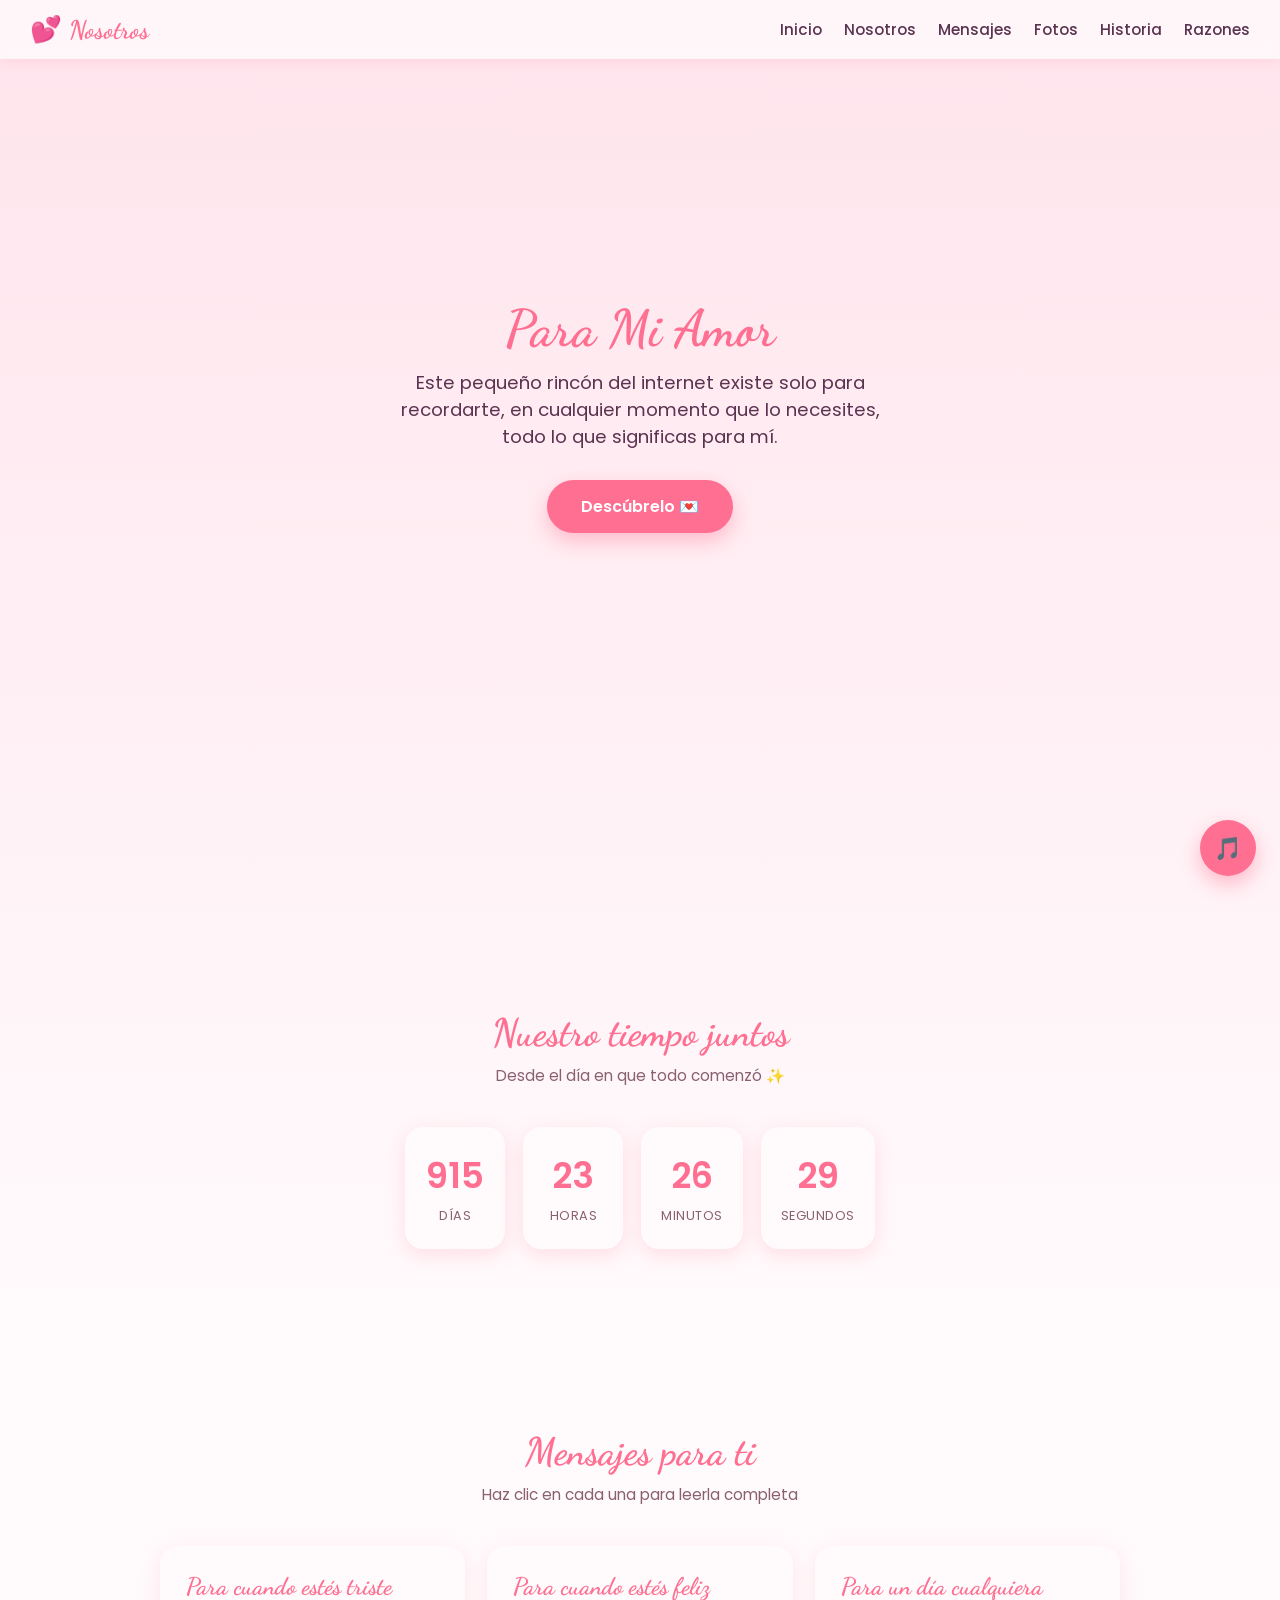
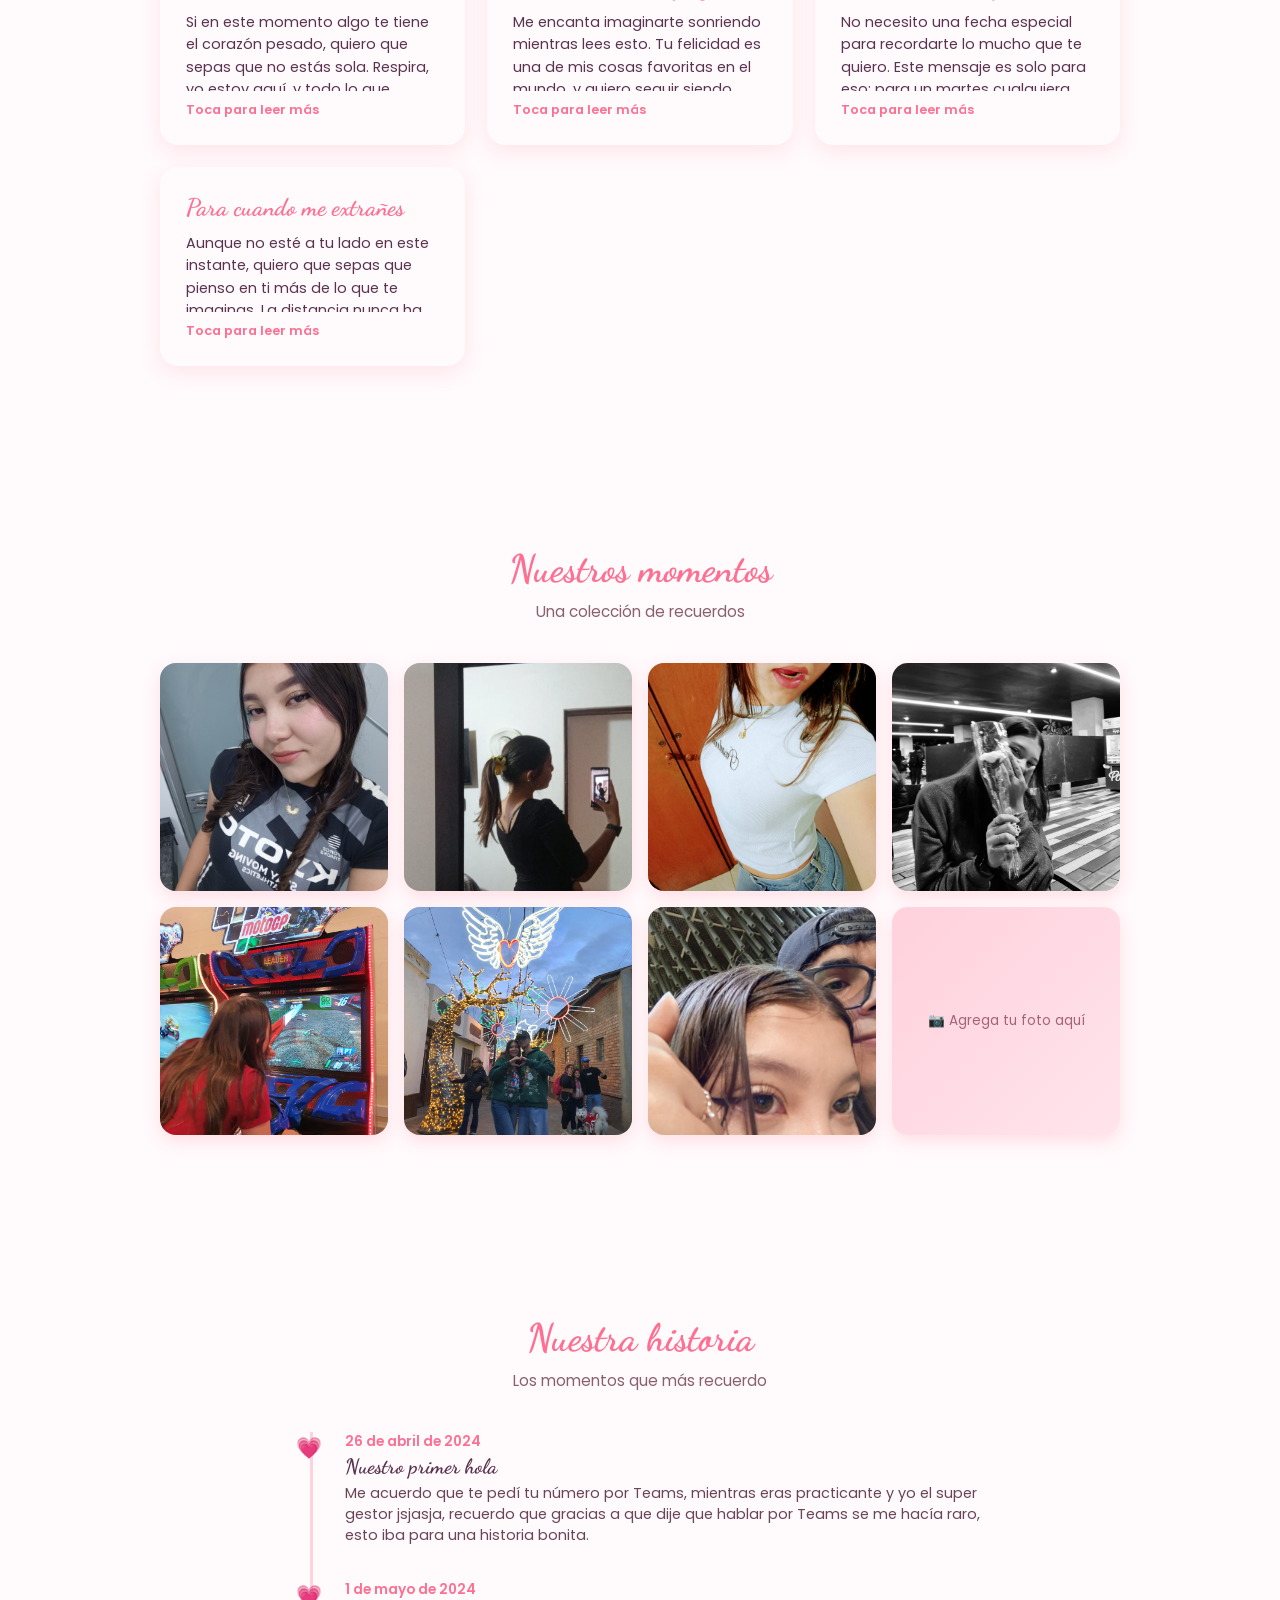
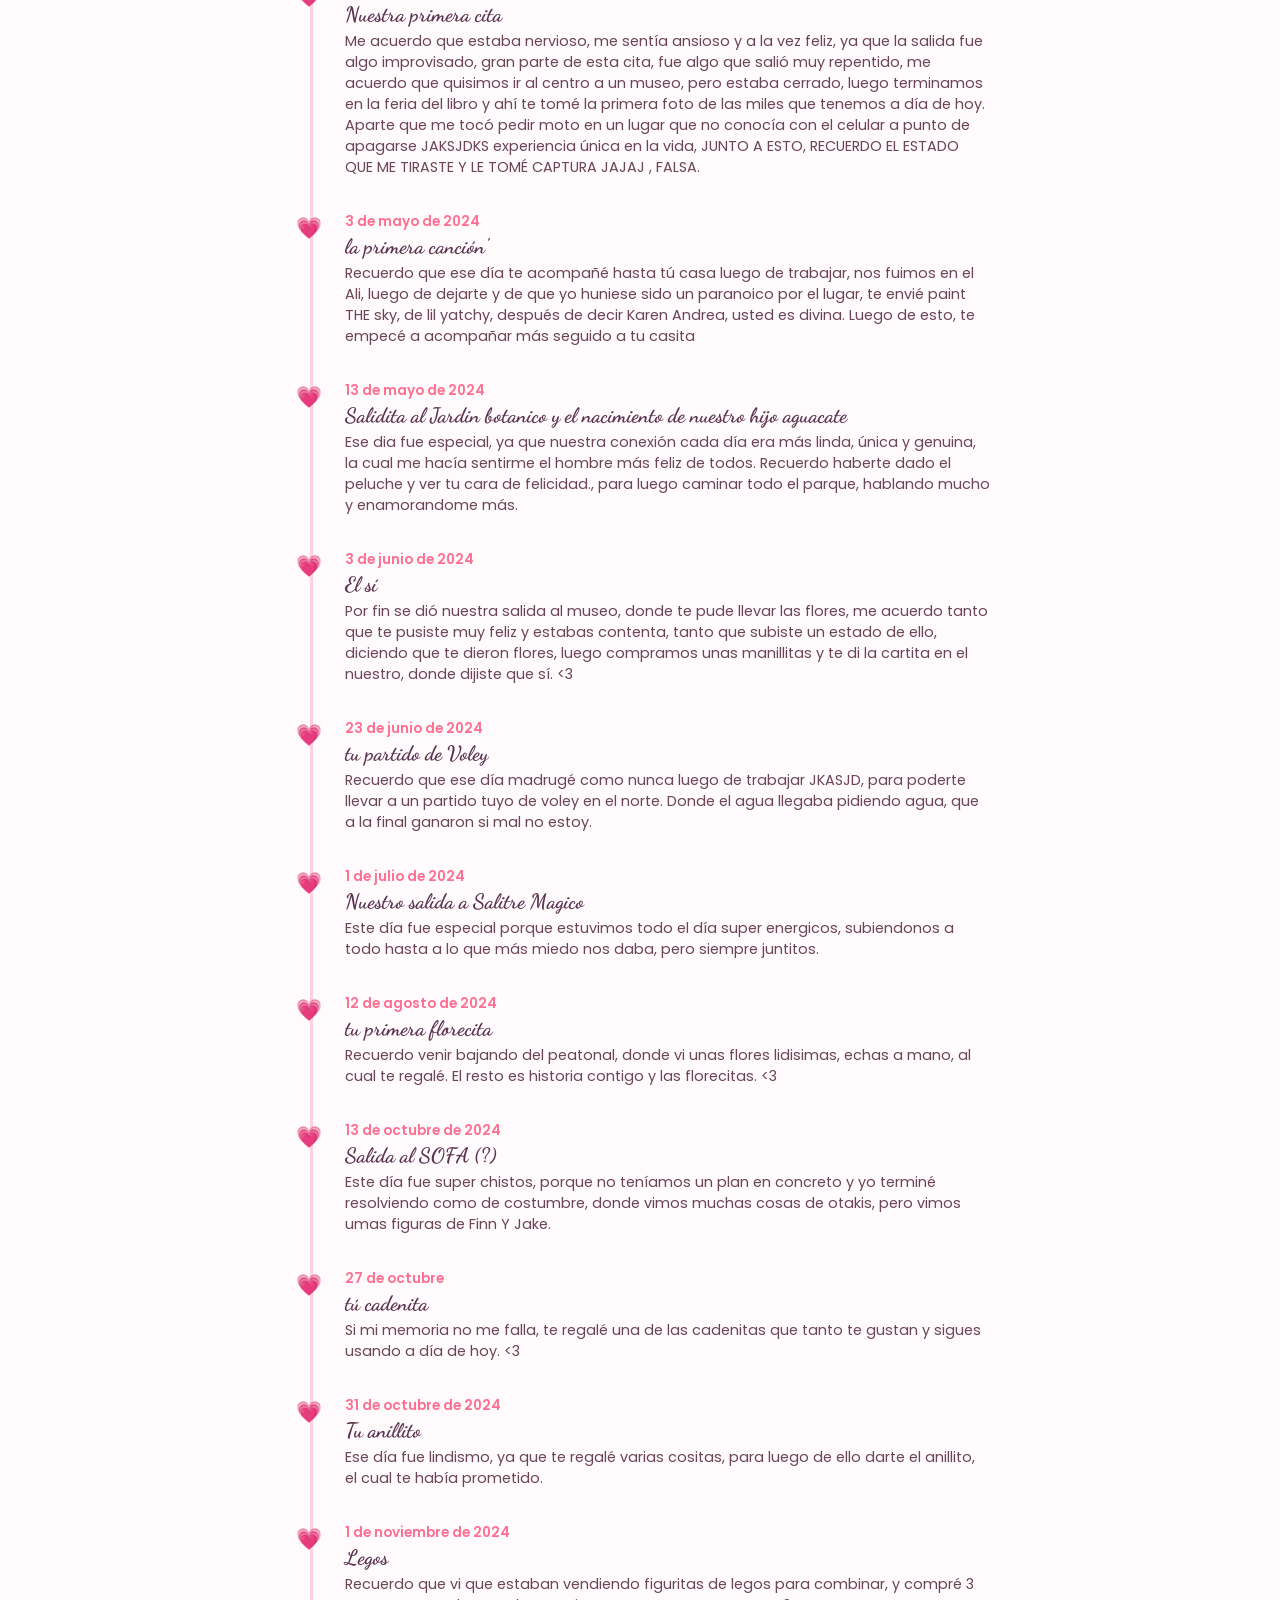
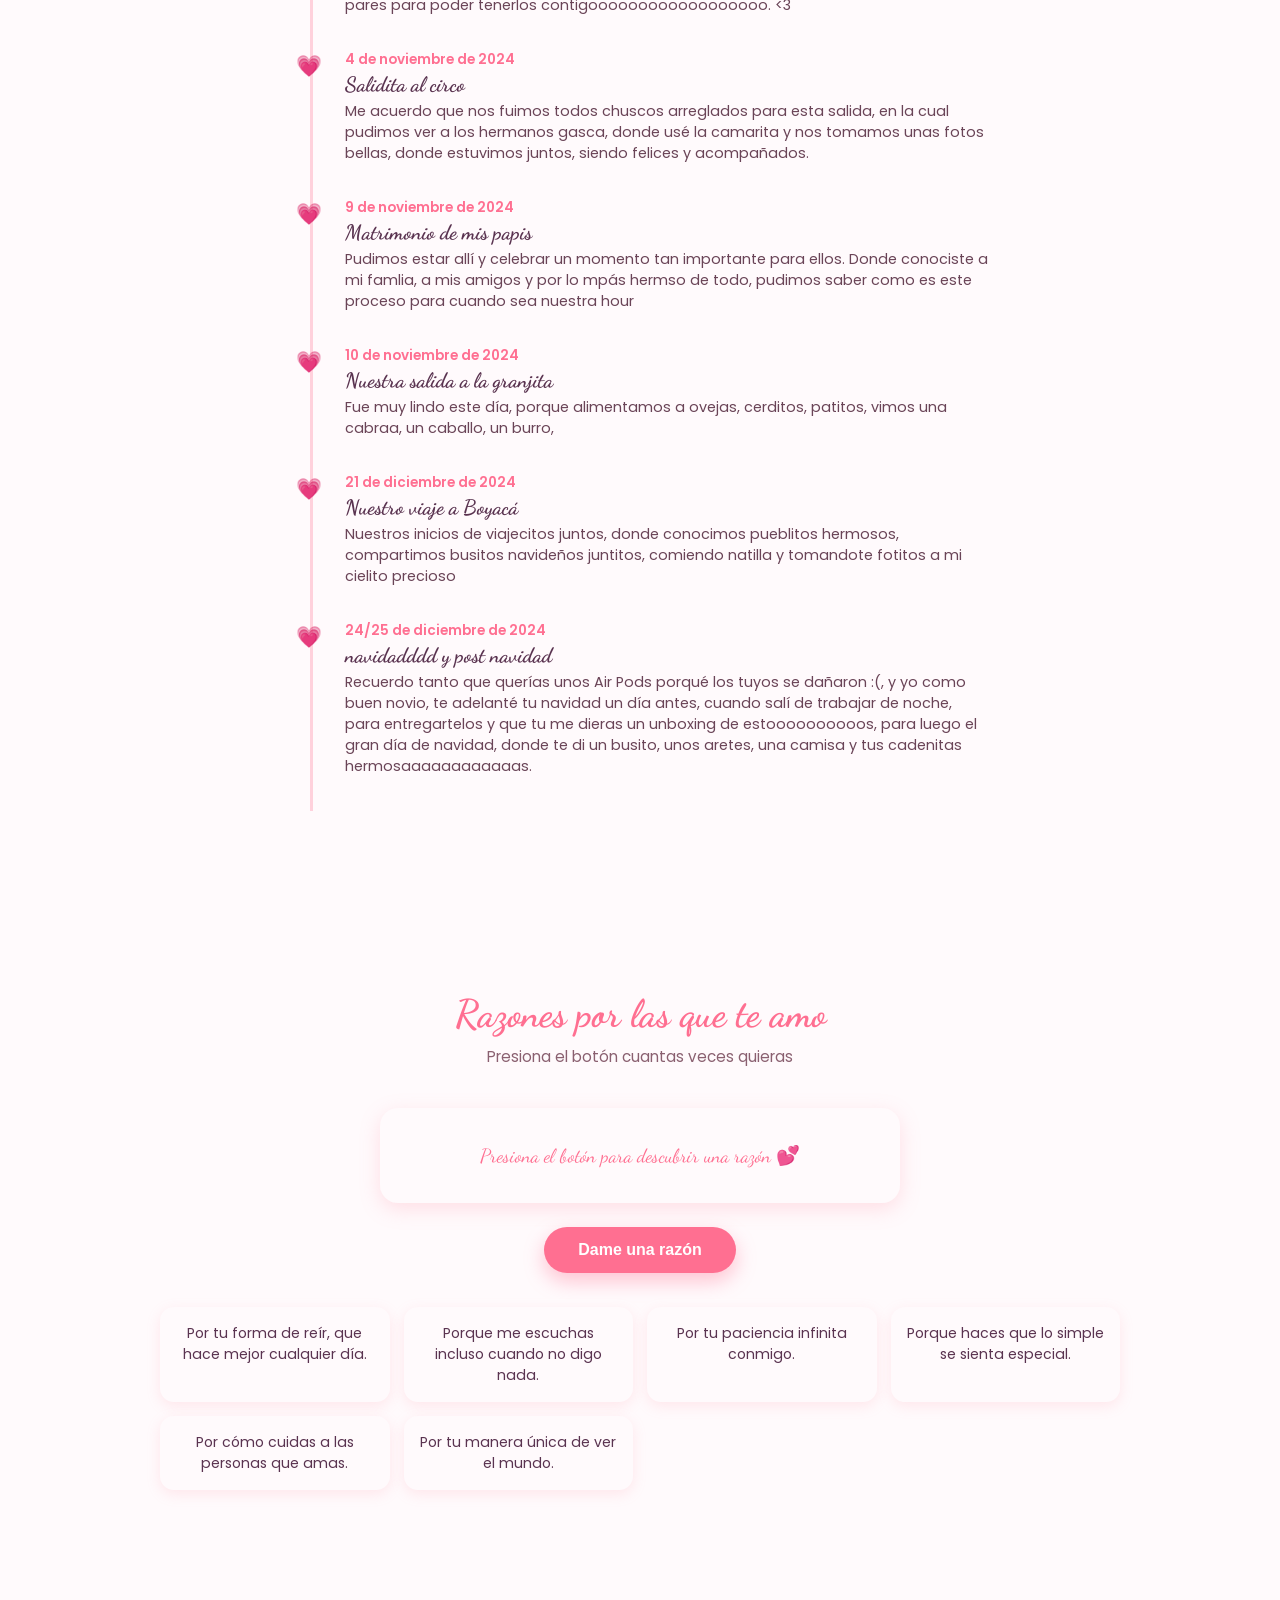
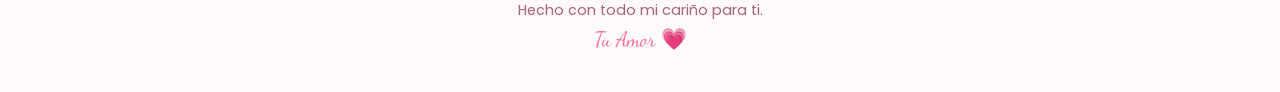
==== Index.html @ f7be41bf "creacion y modificacion" ====
<!DOCTYPE html>
<html lang="es">
<head>
<meta charset="UTF-8">
<meta name="viewport" content="width=device-width, initial-scale=1.0">
<title>Para Mi Cielito</title>
<link rel="preconnect" href="https://fonts.googleapis.com">
<link href="https://fonts.googleapis.com/css2?family=Dancing+Script:wght@600;700&family=Poppins:wght@300;400;500;600&display=swap" rel="stylesheet">
<style>
  :root{
    --pink-light:#ffe4ec;
    --pink-soft:#ffd1dc;
    --pink-main:#ff8fa3;
    --pink-strong:#ff6f91;
    --plum:#5a3350;
    --white:#fffafc;
  }
  *{margin:0;padding:0;box-sizing:border-box;}
  html{scroll-behavior:smooth;}
  body{
    font-family:'Poppins',sans-serif;
    background:linear-gradient(180deg,var(--pink-light),var(--white) 20%);
    color:var(--plum);
    overflow-x:hidden;
  }
  h1,h2,h3{font-family:'Dancing Script',cursive;}
  a{text-decoration:none;color:inherit;}

  /* ---------- Corazones flotantes ---------- */
  #hearts-container{
    position:fixed;top:0;left:0;width:100%;height:100%;
    pointer-events:none;overflow:hidden;z-index:1;
  }
  .heart{
    position:absolute;bottom:-10%;font-size:1.5rem;
    animation:floatUp linear forwards;
    opacity:.8;
  }
  @keyframes floatUp{
    0%{transform:translateY(0) rotate(0deg);opacity:.9;}
    100%{transform:translateY(-110vh) rotate(360deg);opacity:0;}
  }

  /* ---------- Navegación ---------- */
  nav{
    position:fixed;top:0;left:0;width:100%;
    display:flex;justify-content:space-between;align-items:center;
    padding:14px 30px;background:rgba(255,250,252,.85);
    backdrop-filter:blur(6px);z-index:100;
    box-shadow:0 2px 12px rgba(255,111,145,.15);
  }
  .logo{font-family:'Dancing Script',cursive;font-size:1.6rem;color:var(--pink-strong);font-weight:700;}
  .nav-links{display:flex;gap:22px;}
  .nav-links a{font-size:.95rem;font-weight:500;transition:color .2s;}
  .nav-links a:hover{color:var(--pink-strong);}
  #menu-toggle{display:none;font-size:1.6rem;background:none;border:none;color:var(--pink-strong);cursor:pointer;}

  @media (max-width:720px){
    .nav-links{
      position:absolute;top:100%;right:0;left:0;
      background:var(--white);flex-direction:column;
      align-items:center;gap:0;
      max-height:0;overflow:hidden;transition:max-height .3s ease;
    }
    .nav-links.open{max-height:400px;padding:10px 0;}
    .nav-links a{padding:12px 0;width:100%;text-align:center;}
    #menu-toggle{display:block;}
  }

  section{
    position:relative;z-index:2;
    padding:110px 20px 70px;
    max-width:1000px;margin:0 auto;
    text-align:center;
  }

  /* ---------- Hero ---------- */
  #inicio{
    min-height:100vh;display:flex;flex-direction:column;
    justify-content:center;align-items:center;padding-top:0;
  }
  #inicio h1{font-size:3.2rem;color:var(--pink-strong);margin-bottom:10px;}
  #inicio p{font-size:1.15rem;max-width:520px;margin:0 auto 30px;}
  .btn{
    display:inline-block;background:var(--pink-strong);color:#fff;
    padding:14px 34px;border-radius:40px;font-weight:600;
    box-shadow:0 8px 20px rgba(255,111,145,.4);
    transition:transform .2s, box-shadow .2s;border:none;cursor:pointer;font-size:1rem;
  }
  .btn:hover{transform:translateY(-3px);box-shadow:0 12px 26px rgba(255,111,145,.5);}

  h2.section-title{font-size:2.4rem;color:var(--pink-strong);margin-bottom:8px;}
  .section-sub{margin-bottom:40px;color:#8a6070;font-size:.95rem;}

  /* ---------- Contador ---------- */
  #contador-caja{
    display:flex;flex-wrap:wrap;gap:18px;justify-content:center;
  }
  .contador-item{
    background:var(--white);border-radius:18px;padding:22px 20px;
    min-width:100px;box-shadow:0 6px 20px rgba(255,143,163,.25);
  }
  .contador-item span{display:block;font-size:2.2rem;font-weight:600;color:var(--pink-strong);}
  .contador-item small{color:#8a6070;font-size:.8rem;letter-spacing:.5px;}

  /* ---------- Cartas ---------- */
  .cartas-grid{display:grid;grid-template-columns:repeat(auto-fit,minmax(260px,1fr));gap:22px;}
  .carta{
    background:var(--white);border-radius:18px;padding:26px;
    box-shadow:0 6px 20px rgba(255,143,163,.2);cursor:pointer;
    text-align:left;transition:transform .25s;
  }
  .carta:hover{transform:translateY(-6px);}
  .carta h3{color:var(--pink-strong);font-size:1.5rem;margin-bottom:10px;}
  .carta p{font-size:.9rem;line-height:1.55;max-height:80px;overflow:hidden;transition:max-height .4s ease;position:relative;}
  .carta.abierta p{max-height:600px;}
  .carta .ver-mas{display:block;margin-top:10px;font-size:.8rem;color:var(--pink-strong);font-weight:600;}

  /* ---------- Galería ---------- */
  .galeria-grid{display:grid;grid-template-columns:repeat(auto-fit,minmax(180px,1fr));gap:16px;}
  .foto-box{
    aspect-ratio:1/1;border-radius:16px;overflow:hidden;position:relative;
    background:linear-gradient(135deg,var(--pink-soft),var(--pink-light));
    box-shadow:0 6px 16px rgba(255,143,163,.25);
  }
  .foto-box img{width:100%;height:100%;object-fit:cover;display:block;}
  .foto-box.no-photo img{display:none;}
  .foto-box.no-photo::after{
    content:"📷 Agrega tu foto aquí";
    position:absolute;inset:0;display:flex;align-items:center;justify-content:center;
    text-align:center;font-size:.85rem;color:#a5637a;padding:10px;
  }
  .galeria-tip{margin-top:20px;font-size:.85rem;color:#8a6070;}

  /* ---------- Línea del tiempo ---------- */
  .timeline{position:relative;margin:0 auto;max-width:700px;text-align:left;}
  .timeline::before{
    content:"";position:absolute;left:20px;top:0;bottom:0;width:3px;
    background:var(--pink-soft);
  }
  .timeline-item{position:relative;padding:0 0 34px 55px;}
  .timeline-item::before{
    content:"💗";position:absolute;left:6px;top:0;font-size:1.3rem;
  }
  .timeline-item .fecha{color:var(--pink-strong);font-weight:600;font-size:.85rem;}
  .timeline-item h3{font-size:1.3rem;margin:2px 0 4px;}
  .timeline-item p{font-size:.9rem;color:#6a4457;}

  /* ---------- Razones ---------- */
  #razon-caja{
    background:var(--white);border-radius:18px;padding:36px 24px;
    box-shadow:0 6px 20px rgba(255,143,163,.25);
    max-width:520px;margin:0 auto 24px;font-size:1.2rem;font-family:'Dancing Script',cursive;color:var(--pink-strong);
    min-height:90px;display:flex;align-items:center;justify-content:center;
  }
  .razones-grid{display:grid;grid-template-columns:repeat(auto-fit,minmax(220px,1fr));gap:14px;margin-top:34px;}
  .razon-card{
    background:var(--white);border-radius:14px;padding:16px;font-size:.88rem;
    box-shadow:0 4px 14px rgba(255,143,163,.18);
  }

  /* ---------- Música flotante ---------- */
  #music-toggle{
    position:fixed;bottom:24px;right:24px;z-index:200;
    background:var(--pink-strong);color:#fff;border:none;
    width:56px;height:56px;border-radius:50%;font-size:1.4rem;
    box-shadow:0 8px 20px rgba(255,111,145,.45);cursor:pointer;
  }

  footer{
    text-align:center;padding:40px 20px;font-size:.9rem;color:#a5637a;
    position:relative;z-index:2;
  }
  footer .firma{font-family:'Dancing Script',cursive;font-size:1.3rem;color:var(--pink-strong);display:block;margin-top:6px;}
</style>
</head>
<body>

<div id="hearts-container"></div>

<nav>
  <div class="logo">💕 Nosotros</div>
  <button id="menu-toggle" aria-label="Menú">☰</button>
  <div class="nav-links" id="nav-links">
    <a href="#inicio">Inicio</a>
    <a href="#nosotros">Nosotros</a>
    <a href="#cartas">Mensajes</a>
    <a href="#galeria">Fotos</a>
    <a href="#tiempo">Historia</a>
    <a href="#razones">Razones</a>
  </div>
</nav>

<!-- ================= HERO ================= -->
<section id="inicio">
  <h1>Para Mi Amor</h1>
  <p>Este pequeño rincón del internet existe solo para recordarte, en cualquier momento que lo necesites, todo lo que significas para mí.</p>
  <a href="#nosotros" class="btn">Descúbrelo 💌</a>
</section>

<!-- ================= CONTADOR ================= -->
<section id="nosotros">
  <h2 class="section-title">Nuestro tiempo juntos</h2>
  <p class="section-sub">Desde el día en que todo comenzó ✨</p>
  <div id="contador-caja">
    <div class="contador-item"><span id="c-dias">0</span><small>DÍAS</small></div>
    <div class="contador-item"><span id="c-horas">0</span><small>HORAS</small></div>
    <div class="contador-item"><span id="c-min">0</span><small>MINUTOS</small></div>
    <div class="contador-item"><span id="c-seg">0</span><small>SEGUNDOS</small></div>
  </div>
</section>

<!-- ================= CARTAS / MENSAJES ================= -->
<section id="cartas">
  <h2 class="section-title">Mensajes para ti</h2>
  <p class="section-sub">Haz clic en cada una para leerla completa</p>
  <div class="cartas-grid" id="cartas-grid"></div>
</section>

<!-- ================= GALERÍA ================= -->
<section id="galeria">
  <h2 class="section-title">Nuestros momentos</h2>
  <p class="section-sub">Una colección de recuerdos</p>
  <div class="galeria-grid" id="galeria-grid"></div>

</section>

<!-- ================= LÍNEA DE TIEMPO ================= -->
<section id="tiempo">
  <h2 class="section-title">Nuestra historia</h2>
  <p class="section-sub">Los momentos que más recuerdo</p>
  <div class="timeline" id="timeline"></div>
</section>

<!-- ================= RAZONES ================= -->
<section id="razones">
  <h2 class="section-title">Razones por las que te amo</h2>
  <p class="section-sub">Presiona el botón cuantas veces quieras</p>
  <div id="razon-caja">Presiona el botón para descubrir una razón 💕</div>
  <button class="btn" id="btn-razon">Dame una razón</button>
  <div class="razones-grid" id="razones-grid"></div>
</section>

<footer>
  Hecho con todo mi cariño para ti.
  <span class="firma">Tu Amor 💗</span>
</footer>

<audio id="bg-music" loop src="musica/cancion.mp3"></audio>
<button id="music-toggle" title="Reproducir música">🎵</button>

<script>
/* =========================================================
   ✏️ ZONA DE PERSONALIZACIÓN — edita solo lo de aquí abajo
   ========================================================= */
const CONFIG = {
  // Fecha en que empezaron a salir (año-mes-día)
  fechaInicio: "2024-06-03T00:00:00",

  // Cartas / mensajes. Agrega tantos objetos como quieras.
  cartas: [
    { titulo: "Para cuando estés triste", texto: "Si en este momento algo te tiene el corazón pesado, quiero que sepas que no estás sola. Respira, yo estoy aquí, y todo lo que sientes es válido. Te amo incluso — y sobre todo — en tus días difíciles." },
    { titulo: "Para cuando estés feliz", texto: "Me encanta imaginarte sonriendo mientras lees esto. Tu felicidad es una de mis cosas favoritas en el mundo, y quiero seguir siendo parte de cada motivo que te haga sonreír." },
    { titulo: "Para un día cualquiera", texto: "No necesito una fecha especial para recordarte lo mucho que te quiero. Este mensaje es solo para eso: para un martes cualquiera, un miércoles aburrido o un domingo perezoso." },
    { titulo: "Para cuando me extrañes", texto: "Aunque no esté a tu lado en este instante, quiero que sepas que pienso en ti más de lo que te imaginas. La distancia nunca ha sido rival para lo que siento." }
  ],

  // Momentos importantes de la relación
  timeline: [
    { fecha: "26 de abril de 2024", titulo: "Nuestro primer hola", texto: "Me acuerdo que te pedí tu número por Teams, mientras eras practicante y yo el super gestor jsjasja, recuerdo que gracias a que dije que hablar por Teams se me hacía raro, esto iba para una historia bonita." },
    { fecha: "1 de mayo de 2024", titulo: "Nuestra primera cita", texto: "Me acuerdo que estaba nervioso, me sentía ansioso y a la vez feliz, ya que la salida fue algo improvisado, gran parte de esta cita, fue algo que salió muy repentido, me acuerdo que quisimos ir al centro a un museo, pero estaba cerrado, luego terminamos en la feria del libro y ahí te tomé la primera foto de las miles que tenemos a día de hoy. Aparte que me tocó pedir moto en un lugar que no conocía con el celular a punto de apagarse JAKSJDKS experiencia única en la vida, JUNTO A ESTO, RECUERDO EL ESTADO QUE ME TIRASTE Y LE TOMÉ CAPTURA JAJAJ , FALSA." },
    { fecha: "3 de mayo de 2024", titulo: "la primera canción'", texto: "Recuerdo que ese día te acompañé hasta tú casa luego de trabajar, nos fuimos en el Ali, luego de dejarte y de que yo huniese sido un paranoico por el lugar, te envié paint THE sky, de lil yatchy, después de decir Karen Andrea, usted es divina. Luego de esto, te empecé a acompañar más seguido a tu casita" },
    { fecha: "13 de mayo de 2024", titulo: "Salidita al Jardin botanico y el nacimiento de nuestro hijo aguacate", texto: "Ese dia fue especial, ya que nuestra conexión cada día era más linda, única y genuina, la cual me hacía sentirme el hombre más feliz de todos. Recuerdo haberte dado el peluche y ver tu cara de felicidad., para luego caminar todo el parque, hablando mucho y enamorandome más." },
    { fecha: "3 de junio de 2024", titulo: "El sí", texto: "Por fin se dió nuestra salida al museo, donde te pude llevar las flores, me acuerdo tanto que te pusiste muy feliz y estabas contenta, tanto que subiste un estado de ello, diciendo que te dieron flores, luego compramos unas manillitas y te di la cartita en el nuestro, donde dijiste que sí. <3" },
    { fecha: "23 de junio de 2024", titulo: "tu partido de Voley", texto: "Recuerdo que ese día madrugé como nunca luego de trabajar JKASJD, para poderte llevar a un partido tuyo de voley en el norte. Donde el agua llegaba pidiendo agua, que a la final ganaron si mal no estoy." },
    { fecha: "1 de julio de 2024", titulo: "Nuestro salida a Salitre Magico", texto: "Este día fue especial porque estuvimos todo el día super energicos, subiendonos a todo hasta a lo que más miedo nos daba, pero siempre juntitos." },
    { fecha: "12 de agosto de 2024", titulo: "tu primera florecita", texto: "Recuerdo venir bajando del peatonal, donde vi unas flores lidisimas, echas a mano, al cual te regalé. El resto es historia contigo y las florecitas. <3" },
    { fecha: "13 de octubre de 2024", titulo: "Salida al SOFA (?)", texto: "Este día fue super chistos, porque no teníamos un plan en concreto y yo terminé resolviendo como de costumbre, donde vimos muchas cosas de otakis, pero vimos umas figuras de Finn Y Jake." },
    { fecha: "27 de octubre", titulo: "tú cadenita", texto: "Si mi memoria no me falla, te regalé una de las cadenitas que tanto te gustan y sigues usando a día de hoy. <3" },
    { fecha: "31 de octubre de 2024", titulo: "Tu anillito", texto: "Ese día fue lindismo, ya que te regalé varias cositas, para luego de ello darte el anillito, el cual te había prometido." },
    { fecha: "1 de noviembre de 2024", titulo: "Legos", texto: "Recuerdo que vi que estaban vendiendo figuritas de legos para combinar, y compré 3 pares para poder tenerlos contigoooooooooooooooooo. <3" },
    { fecha: "4 de noviembre de 2024", titulo: "Salidita al circo", texto: "Me acuerdo que nos fuimos todos chuscos arreglados para esta salida, en la cual pudimos ver a los hermanos gasca, donde usé la camarita y nos tomamos unas fotos bellas, donde estuvimos juntos, siendo felices y acompañados." },
    { fecha: "9 de noviembre de 2024", titulo: "Matrimonio de mis papis", texto: "Pudimos estar allí y celebrar un momento tan importante para ellos. Donde conociste a mi famlia, a mis amigos y por lo mpás hermso de todo, pudimos saber como es este proceso para cuando sea nuestra hour" },
    { fecha: "10 de noviembre de 2024", titulo: "Nuestra salida a la granjita", texto: "Fue muy lindo este día, porque alimentamos a ovejas, cerditos, patitos, vimos una cabraa, un caballo, un burro, " },
    { fecha: "21 de diciembre de 2024", titulo: "Nuestro viaje a Boyacá", texto: "Nuestros inicios de viajecitos juntos, donde conocimos pueblitos hermosos, compartimos busitos navideños juntitos, comiendo natilla y tomandote fotitos a mi cielito precioso" },
    { fecha: "24/25 de diciembre de 2024", titulo: "navidadddd y post navidad", texto: "Recuerdo tanto que querías unos Air Pods porqué los tuyos se dañaron :(, y yo como buen novio, te adelanté tu navidad un día antes, cuando salí de trabajar de noche, para entregartelos y que tu me dieras un unboxing de estoooooooooos, para luego el gran día de navidad, donde te di un busito, unos aretes, una camisa y tus cadenitas hermosaaaaaaaaaaaas. " },
  ],

  // Razones por las que la amas (se muestran al azar)
  razones: [
    "Por tu forma de reír, que hace mejor cualquier día.",
    "Porque me escuchas incluso cuando no digo nada.",
    "Por tu paciencia infinita conmigo.",
    "Porque haces que lo simple se sienta especial.",
    "Por cómo cuidas a las personas que amas.",
    "Por tu manera única de ver el mundo.",
    "Porque a tu lado puedo ser yo mismo(a) sin miedo.",
    "Por cada mensaje que me alegra el día.",
    "Porque tu abrazo se siente como un hogar.",
    "Por tu fuerza incluso en los días difíciles.",
    "Porque me inspiras a ser mejor persona.",
    "Por todos los pequeños detalles que tienes conmigo."
  ],

  // Cuántas casillas de fotos mostrar en la galería
  totalFotos: 8
};
/* ============ FIN DE LA ZONA DE PERSONALIZACIÓN ============ */

// ---------- Corazones flotantes de fondo ----------
const heartsContainer = document.getElementById('hearts-container');
function crearCorazon(){
  const heart = document.createElement('div');
  heart.className = 'heart';
  heart.textContent = ['💗','💕','💖','💞'][Math.floor(Math.random()*4)];
  heart.style.left = Math.random()*100 + 'vw';
  heart.style.fontSize = (1 + Math.random()*1.5) + 'rem';
  const duracion = 6 + Math.random()*6;
  heart.style.animationDuration = duracion + 's';
  heartsContainer.appendChild(heart);
  setTimeout(()=> heart.remove(), duracion*1000);
}
setInterval(crearCorazon, 800);

// ---------- Menú móvil ----------
document.getElementById('menu-toggle').addEventListener('click', () => {
  document.getElementById('nav-links').classList.toggle('open');
});
document.querySelectorAll('.nav-links a').forEach(a => {
  a.addEventListener('click', () => document.getElementById('nav-links').classList.remove('open'));
});

// ---------- Contador de tiempo juntos ----------
const inicio = new Date(CONFIG.fechaInicio).getTime();
function actualizarContador(){
  const ahora = Date.now();
  let diff = Math.max(0, ahora - inicio);
  const dias = Math.floor(diff / 86400000);
  const horas = Math.floor((diff % 86400000) / 3600000);
  const min = Math.floor((diff % 3600000) / 60000);
  const seg = Math.floor((diff % 60000) / 1000);
  document.getElementById('c-dias').textContent = dias;
  document.getElementById('c-horas').textContent = horas;
  document.getElementById('c-min').textContent = min;
  document.getElementById('c-seg').textContent = seg;
}
actualizarContador();
setInterval(actualizarContador, 1000);

// ---------- Cartas ----------
const cartasGrid = document.getElementById('cartas-grid');
CONFIG.cartas.forEach(c => {
  const div = document.createElement('div');
  div.className = 'carta';
  div.innerHTML = `<h3>${c.titulo}</h3><p>${c.texto}</p><span class="ver-mas">Toca para leer más</span>`;
  div.addEventListener('click', () => {
    div.classList.toggle('abierta');
    div.querySelector('.ver-mas').textContent = div.classList.contains('abierta') ? 'Toca para cerrar' : 'Toca para leer más';
  });
  cartasGrid.appendChild(div);
});

// ---------- Galería ----------
const galeriaGrid = document.getElementById('galeria-grid');
for(let i=1; i<=CONFIG.totalFotos; i++){
  const box = document.createElement('div');
  box.className = 'foto-box';
  box.innerHTML = `<img src="img/foto${i}.jpg" alt="Recuerdo ${i}">`;
  const img = box.querySelector('img');
  img.addEventListener('error', () => box.classList.add('no-photo'));
  galeriaGrid.appendChild(box);
}

// ---------- Línea del tiempo ----------
const timelineEl = document.getElementById('timeline');
CONFIG.timeline.forEach(t => {
  const item = document.createElement('div');
  item.className = 'timeline-item';
  item.innerHTML = `<div class="fecha">${t.fecha}</div><h3>${t.titulo}</h3><p>${t.texto}</p>`;
  timelineEl.appendChild(item);
});

// ---------- Razones ----------
const razonCaja = document.getElementById('razon-caja');
document.getElementById('btn-razon').addEventListener('click', () => {
  const r = CONFIG.razones[Math.floor(Math.random()*CONFIG.razones.length)];
  razonCaja.style.opacity = 0;
  setTimeout(()=>{ razonCaja.textContent = r; razonCaja.style.transition='opacity .4s'; razonCaja.style.opacity = 1; }, 150);
});
const razonesGrid = document.getElementById('razones-grid');
CONFIG.razones.slice(0,6).forEach(r => {
  const card = document.createElement('div');
  card.className = 'razon-card';
  card.textContent = r;
  razonesGrid.appendChild(card);
});

// ---------- Música de fondo ----------
const audio = document.getElementById('bg-music');
const musicBtn = document.getElementById('music-toggle');
let sonando = false;
musicBtn.addEventListener('click', () => {
  if(!sonando){
    audio.play().then(()=>{ sonando = true; musicBtn.textContent = '⏸'; })
                .catch(()=>{ alert('Agrega un archivo de música en la carpeta "musica" llamado cancion.mp3 para activar esta función.'); });
  } else {
    audio.pause();
    sonando = false;
    musicBtn.textContent = '🎵';
  }
});
</script>
</body>
</html>
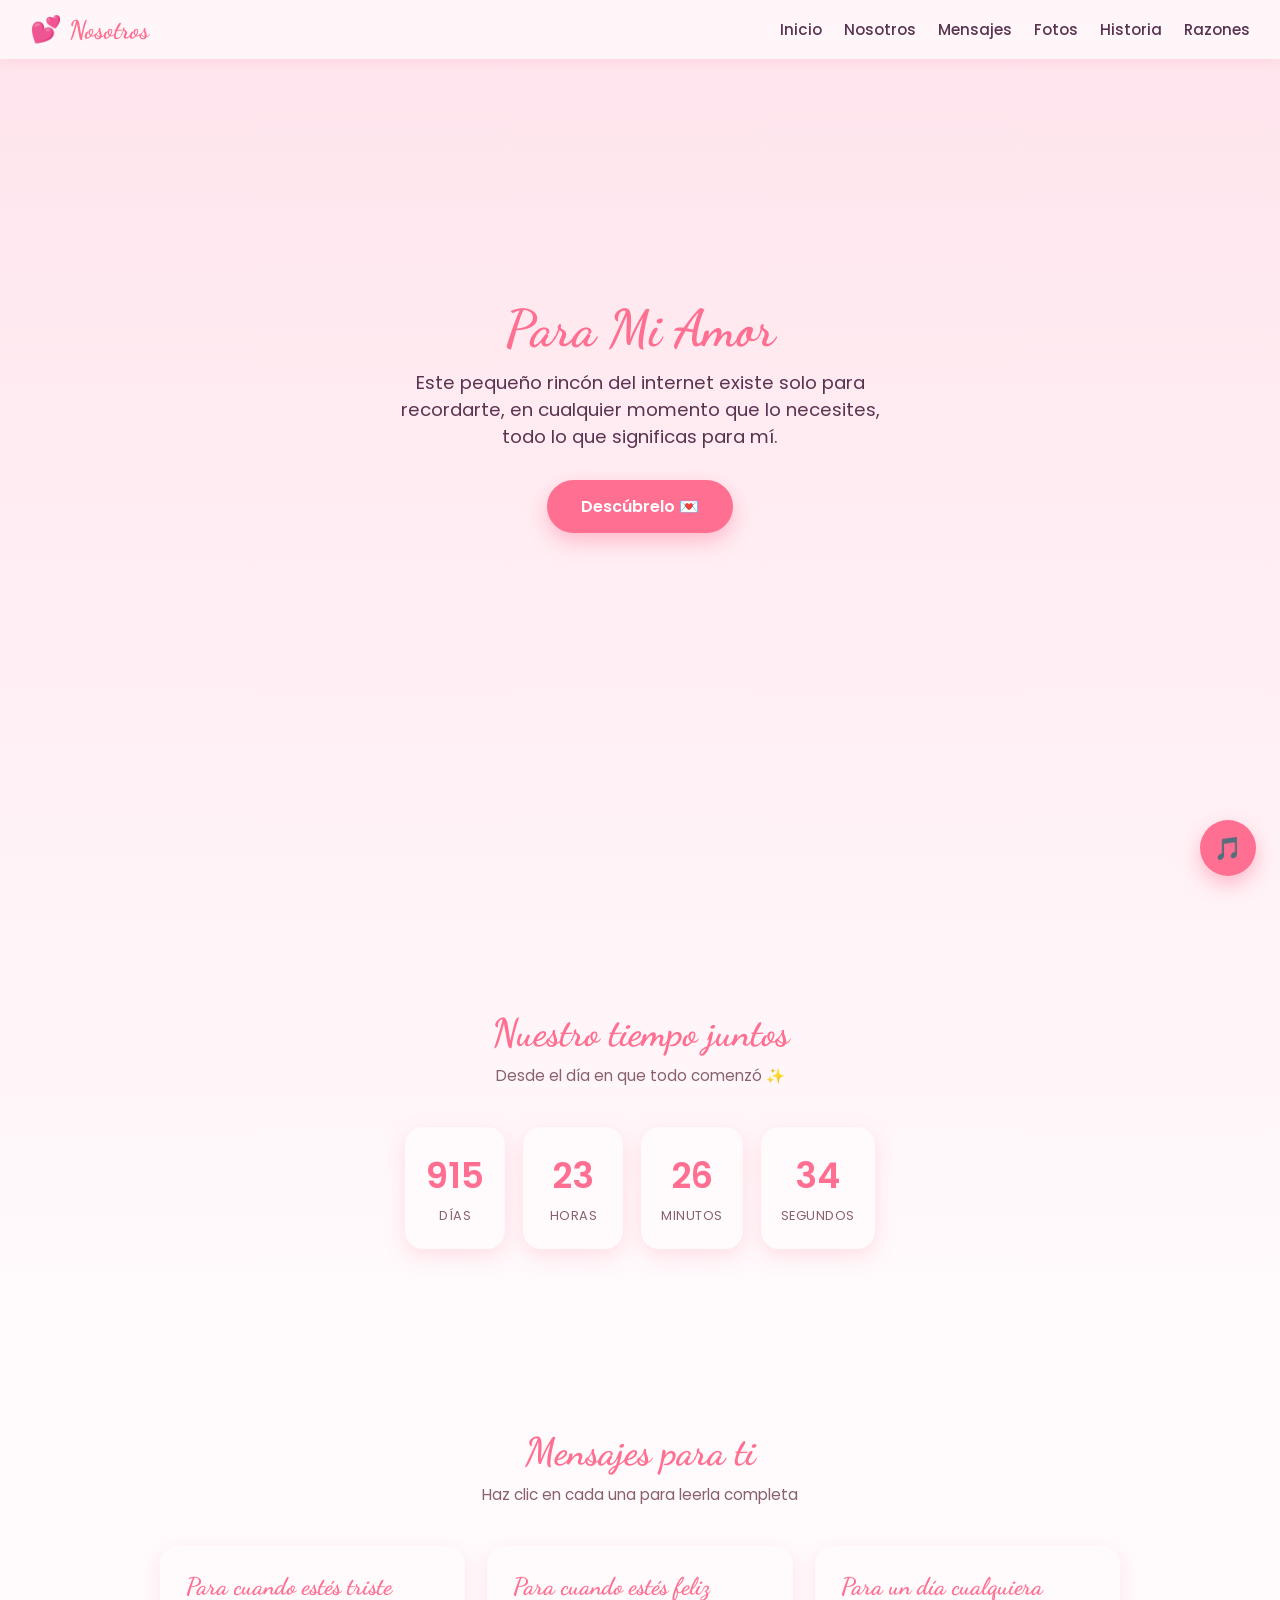
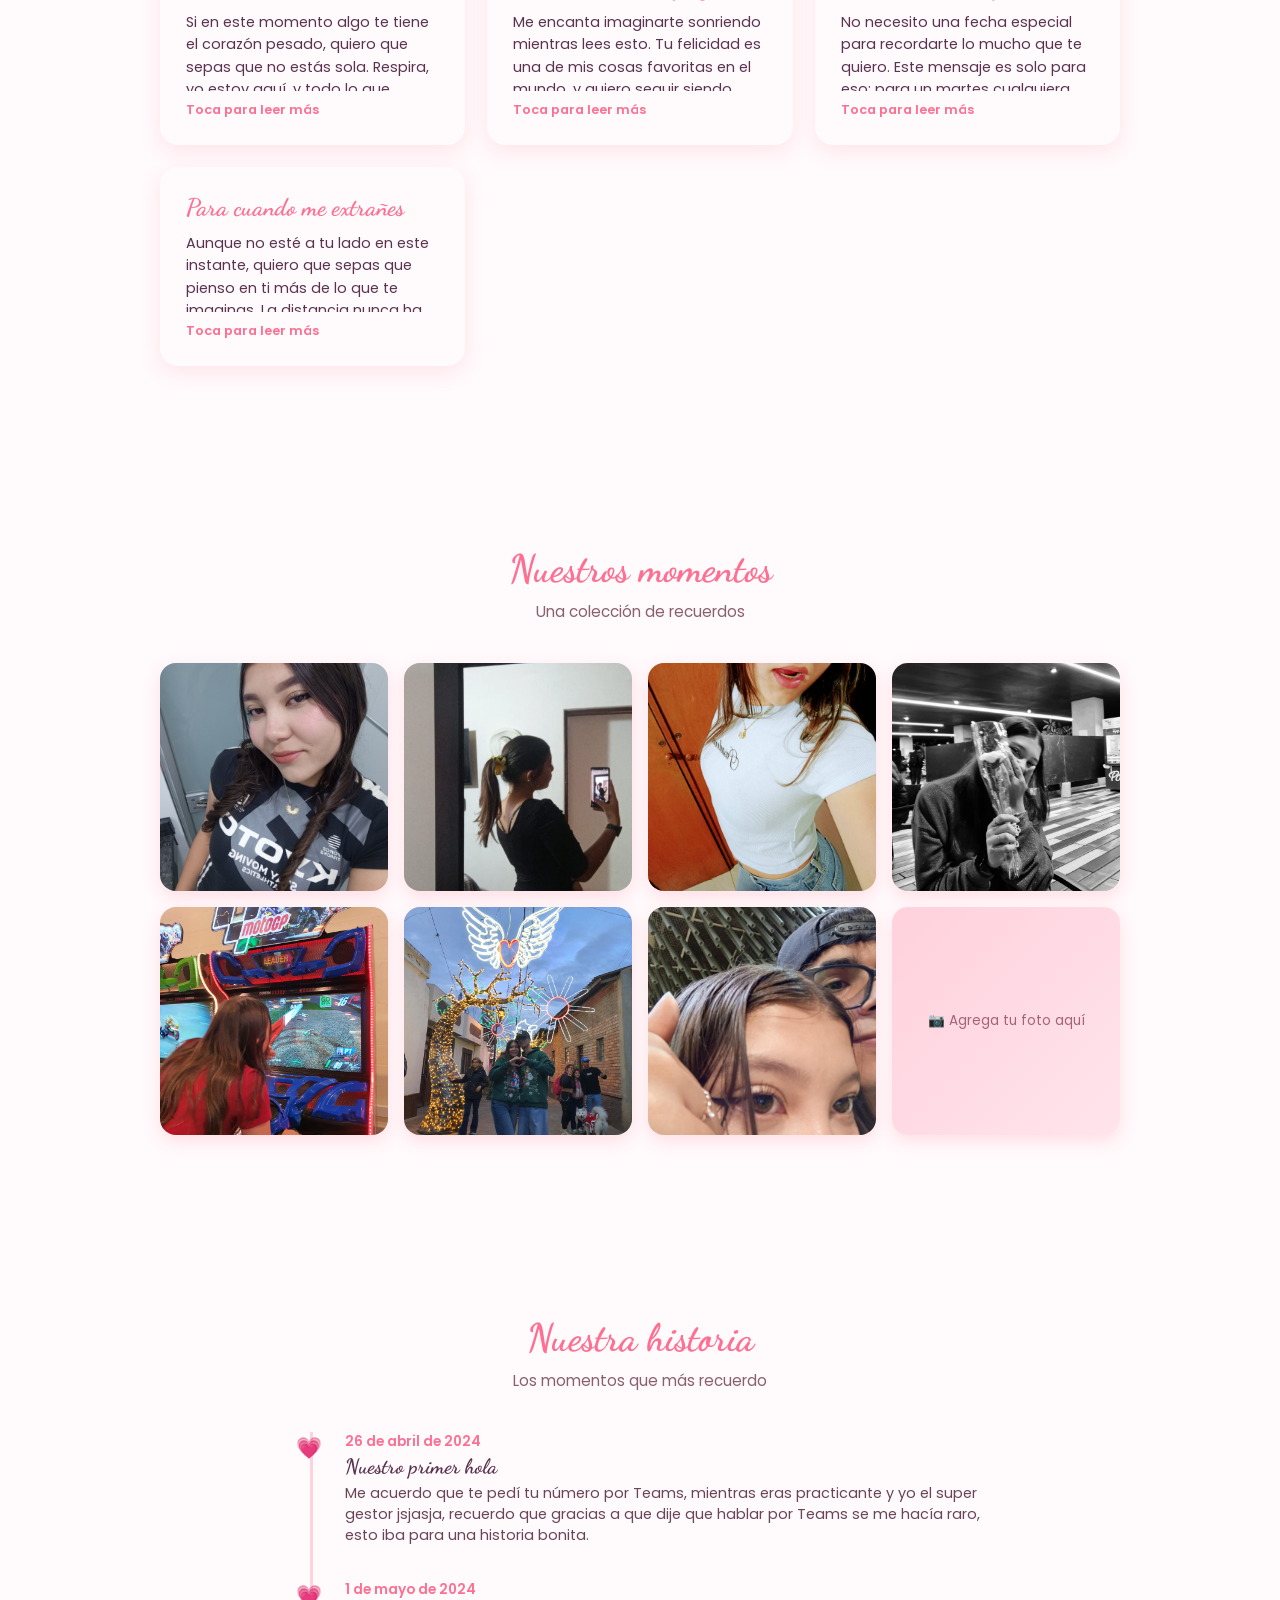
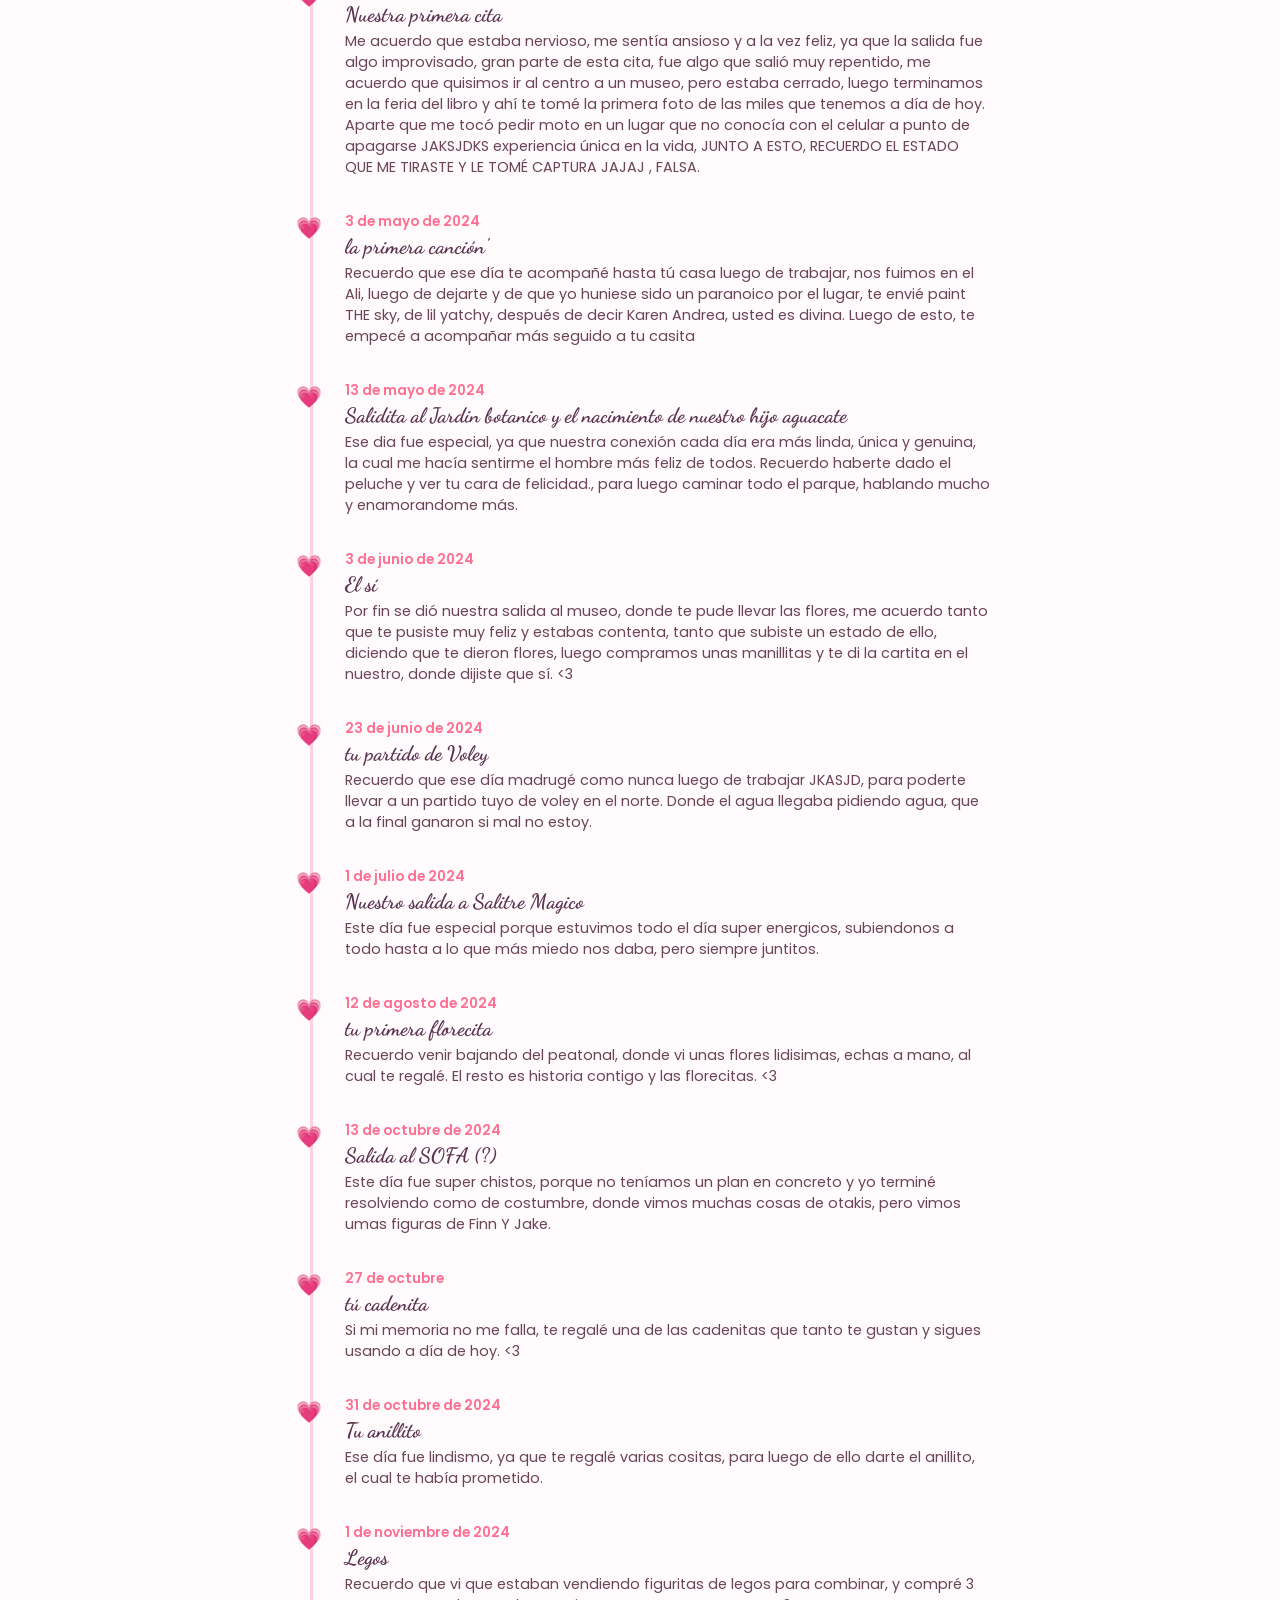
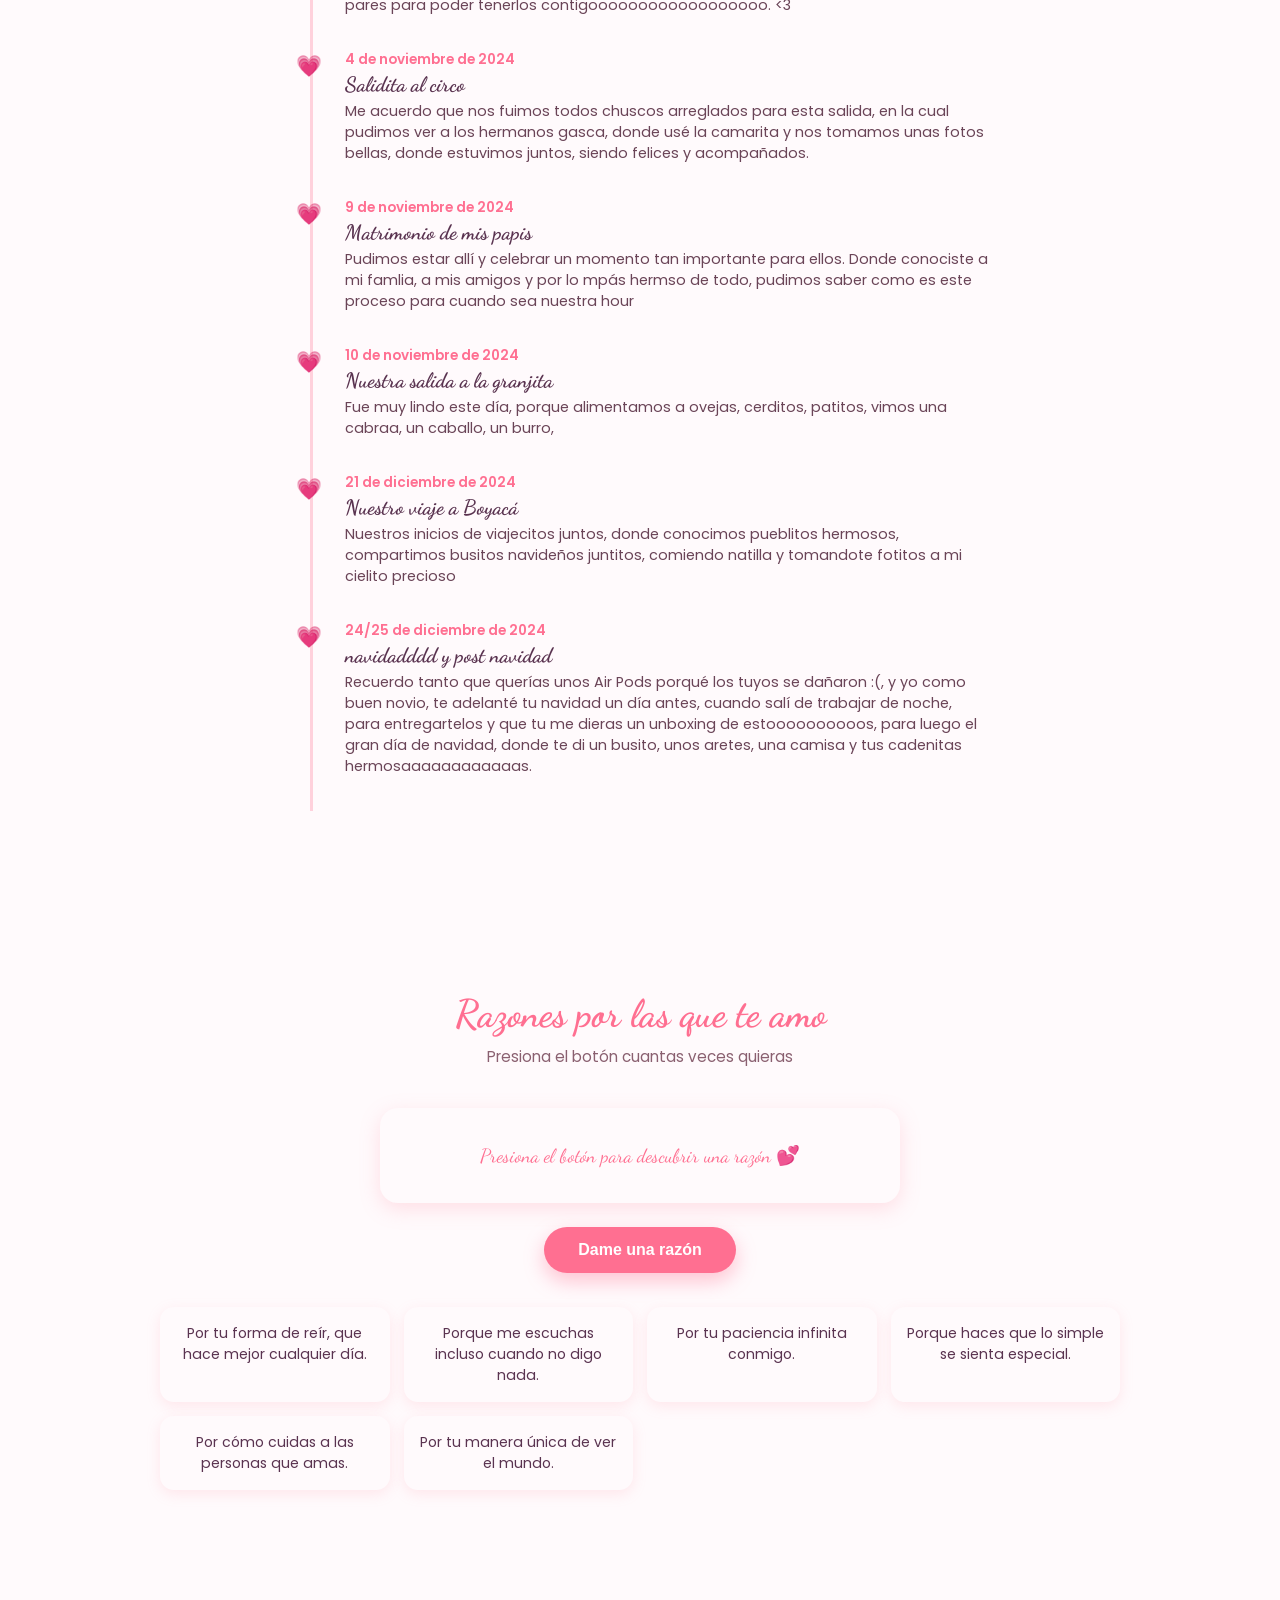
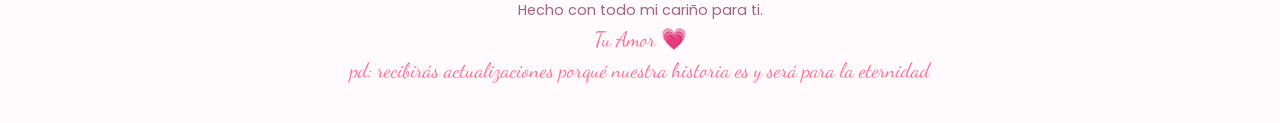
==== commit e813c8ad: "cambio de span para actualizaciones." ====
--- a/Index.html
+++ b/Index.html
@@ -244,6 +244,7 @@
 <footer>
   Hecho con todo mi cariño para ti.
   <span class="firma">Tu Amor 💗</span>
+  <span class="firma">pd: recibirás actualizaciones porqué nuestra historia es y será para la eternidad</span>
 </footer>
 
 <audio id="bg-music" loop src="musica/cancion.mp3"></audio>
